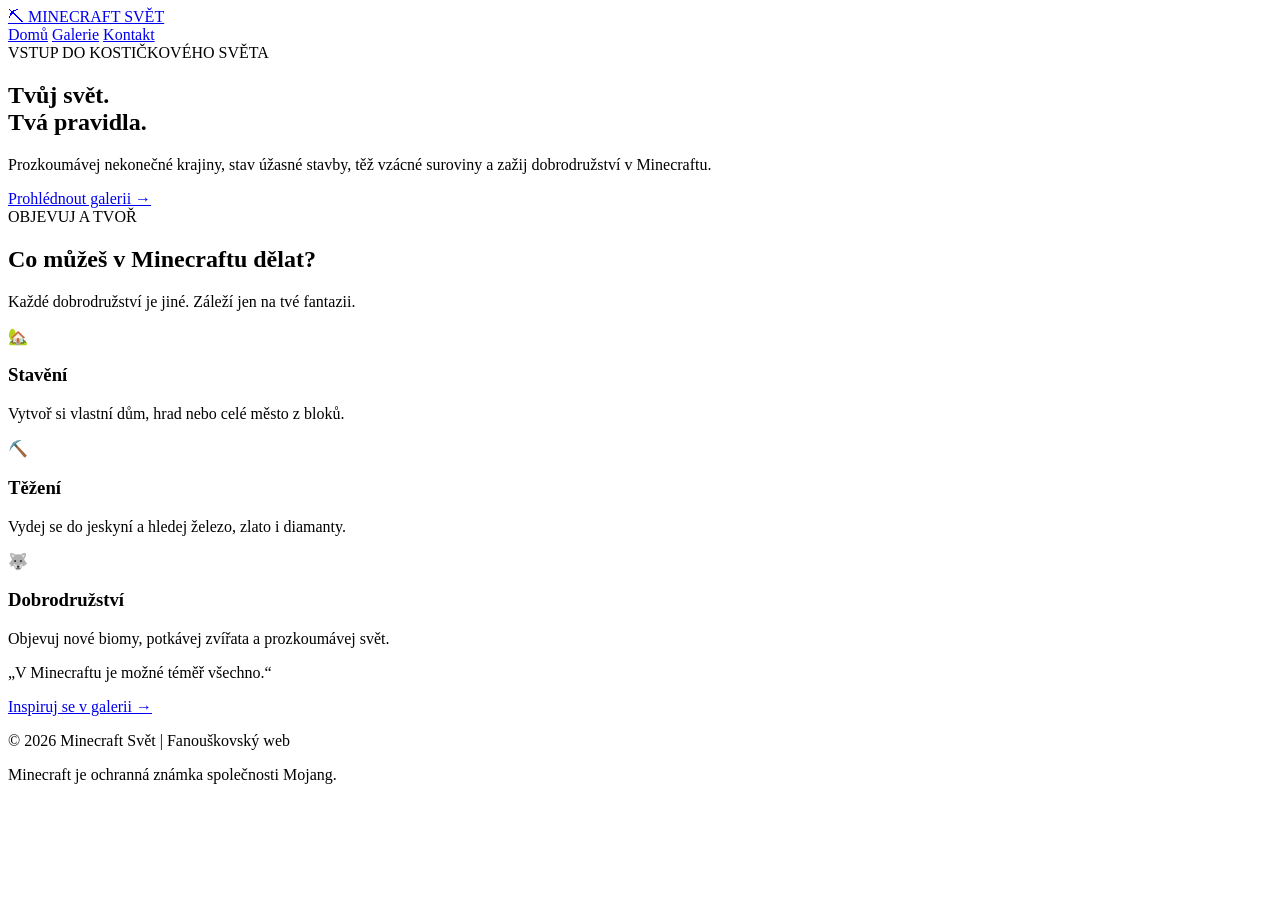
==== index.html @ 7fb1b908 "Create index.html for Minecraft fan site Initial HTML structure for Minecraft-themed website." ====
<!DOCTYPE html>
<html lang="cs">
<head>
    <meta charset="UTF-8">
    <meta name="viewport" content="width=device-width, initial-scale=1.0">
    <title>Minecraft svět | Domů</title>
    <link rel="stylesheet" href="style.css">
</head>
<body>

    <header>
        <a class="logo" href="index.html">⛏ MINECRAFT SVĚT</a>
        <nav>
            <a class="active" href="index.html">Domů</a>
            <a href="galerie.html">Galerie</a>
            <a href="kontakt.html">Kontakt</a>
        </nav>
    </header>

    <main>
        <section class="hero">
            <div class="hero-content">
                <span class="tag">VSTUP DO KOSTIČKOVÉHO SVĚTA</span>
                <h1>Tvůj svět.<br>Tvá pravidla.</h1>
                <p>
                    Prozkoumávej nekonečné krajiny, stav úžasné stavby,
                    těž vzácné suroviny a zažij dobrodružství v Minecraftu.
                </p>
                <a class="btn" href="galerie.html">Prohlédnout galerii →</a>
            </div>
            <div class="hero-art" aria-label="Kostičková krajina">
                <div class="sun"></div>
                <div class="cloud cloud-one"></div>
                <div class="cloud cloud-two"></div>
                <div class="mountain"></div>
                <div class="grass-block">
                    <div class="grass-top"></div>
                    <div class="dirt"></div>
                </div>
                <div class="little-tree">
                    <div class="leaves"></div>
                    <div class="trunk"></div>
                </div>
            </div>
        </section>

        <section class="section">
            <div class="section-heading">
                <span class="tag">OBJEVUJ A TVOŘ</span>
                <h2>Co můžeš v Minecraftu dělat?</h2>
                <p>Každé dobrodružství je jiné. Záleží jen na tvé fantazii.</p>
            </div>

            <div class="features">
                <article class="feature">
                    <div class="feature-icon">🏡</div>
                    <h3>Stavění</h3>
                    <p>Vytvoř si vlastní dům, hrad nebo celé město z bloků.</p>
                </article>

                <article class="feature">
                    <div class="feature-icon">⛏️</div>
                    <h3>Těžení</h3>
                    <p>Vydej se do jeskyní a hledej železo, zlato i diamanty.</p>
                </article>

                <article class="feature">
                    <div class="feature-icon">🐺</div>
                    <h3>Dobrodružství</h3>
                    <p>Objevuj nové biomy, potkávej zvířata a prozkoumávej svět.</p>
                </article>
            </div>
        </section>

        <section class="quote">
            <p>„V Minecraftu je možné téměř všechno.“</p>
            <a href="galerie.html">Inspiruj se v galerii →</a>
        </section>
    </main>

    <footer>
        <p>© 2026 Minecraft Svět | Fanouškovský web</p>
        <p>Minecraft je ochranná známka společnosti Mojang.</p>
    </footer>

</body>
</html>
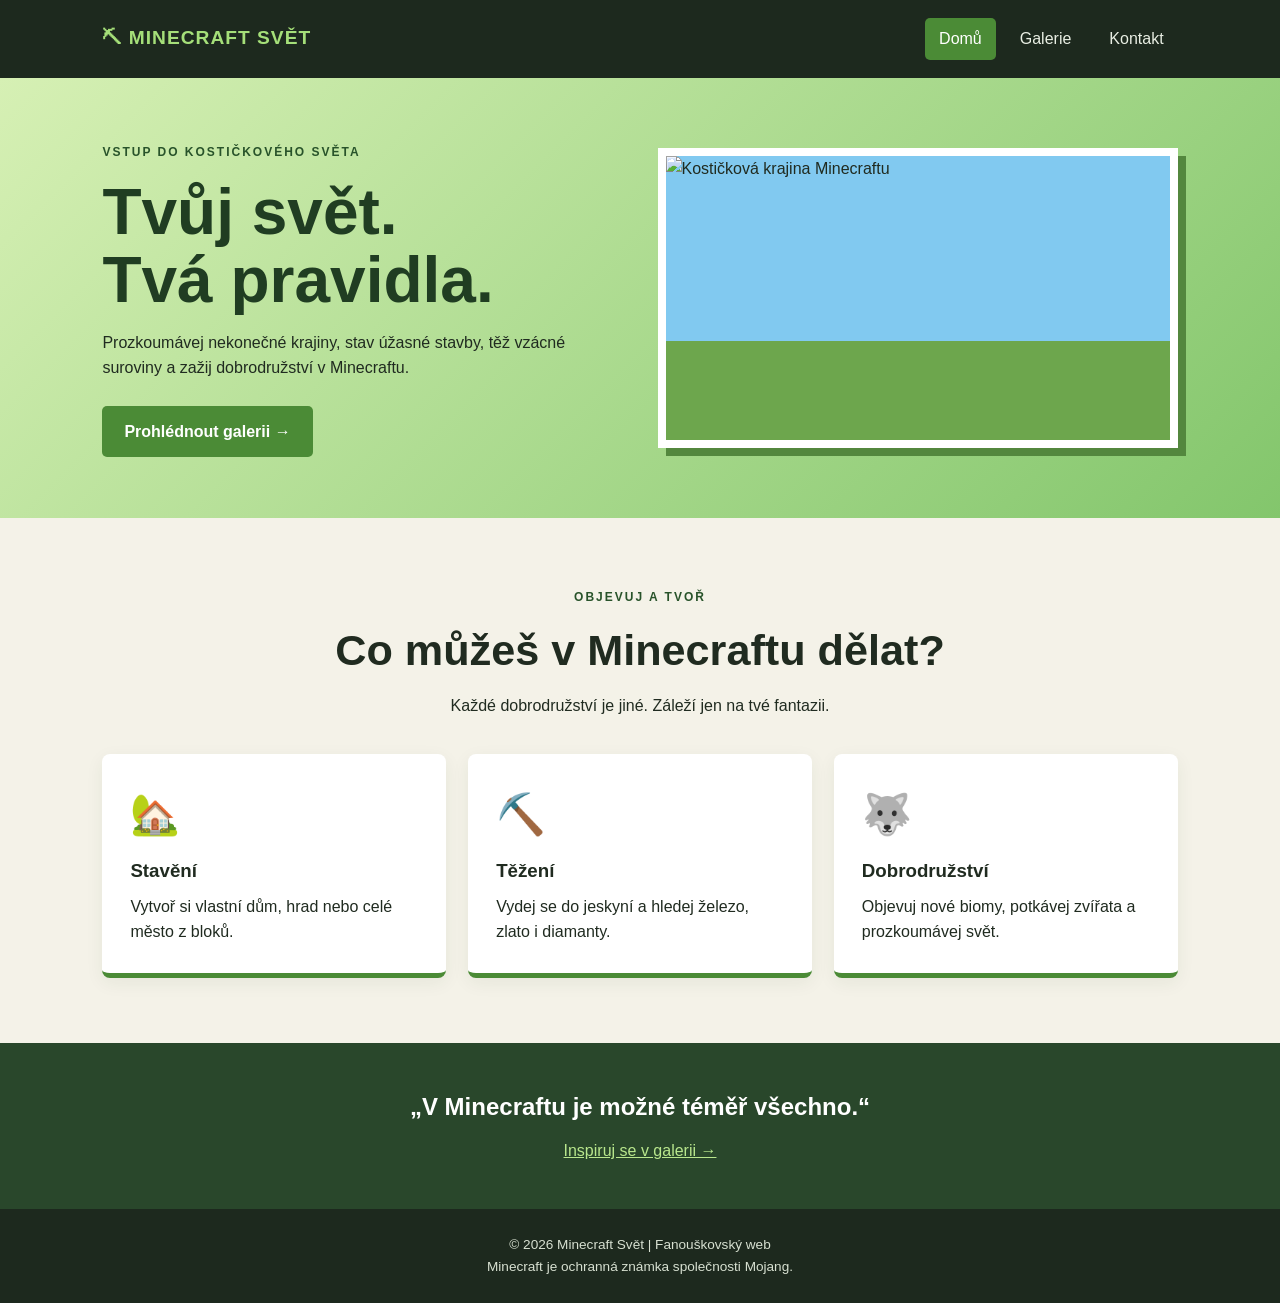
==== commit 67e90b15: "Update hero-art section with image Replaced hero-art div with an image of Minecraft landscape." ====
--- a/index.html
+++ b/index.html
@@ -29,19 +29,12 @@
                 </p>
                 <a class="btn" href="galerie.html">Prohlédnout galerii →</a>
             </div>
-            <div class="hero-art" aria-label="Kostičková krajina">
-                <div class="sun"></div>
-                <div class="cloud cloud-one"></div>
-                <div class="cloud cloud-two"></div>
-                <div class="mountain"></div>
-                <div class="grass-block">
-                    <div class="grass-top"></div>
-                    <div class="dirt"></div>
-                </div>
-                <div class="little-tree">
-                    <div class="leaves"></div>
-                    <div class="trunk"></div>
-                </div>
+
+            <div class="hero-art hero-photo">
+                <img
+                    src="https://commons.wikimedia.org/wiki/Special:FilePath/Minecraft%20landscape.png"
+                    alt="Kostičková krajina Minecraftu"
+                >
             </div>
         </section>
 
--- a/style.css
+++ b/style.css
@@ -0,0 +1,564 @@
+
+/* Základní nastavení */
+* {
+    box-sizing: border-box;
+    margin: 0;
+    padding: 0;
+}
+
+:root {
+    --green: #4b8b36;
+    --dark-green: #28532a;
+    --brown: #795438;
+    --dark: #202b20;
+    --cream: #f4f2e8;
+    --white: #ffffff;
+}
+
+body {
+    font-family: Arial, sans-serif;
+    background: var(--cream);
+    color: var(--dark);
+    line-height: 1.6;
+}
+
+header {
+    background: #1d291e;
+    color: white;
+    padding: 18px 8%;
+    display: flex;
+    justify-content: space-between;
+    align-items: center;
+    gap: 20px;
+    flex-wrap: wrap;
+}
+
+.logo {
+    color: #a5df79;
+    font-size: 1.2rem;
+    font-weight: bold;
+    text-decoration: none;
+    letter-spacing: 1px;
+}
+
+nav {
+    display: flex;
+    gap: 10px;
+    flex-wrap: wrap;
+}
+
+nav a {
+    color: #e8eee3;
+    text-decoration: none;
+    padding: 8px 14px;
+    border-radius: 5px;
+}
+
+nav a:hover,
+nav a.active {
+    background: var(--green);
+    color: white;
+}
+
+.hero {
+    min-height: 440px;
+    background: linear-gradient(135deg, #d6f0b4, #83c66c);
+    display: grid;
+    grid-template-columns: 1fr 1fr;
+    align-items: center;
+    padding: 55px 8%;
+    gap: 35px;
+    overflow: hidden;
+}
+
+.hero-content h1 {
+    font-size: clamp(2.5rem, 5vw, 4.5rem);
+    line-height: 1.05;
+    margin: 16px 0;
+    color: #203d22;
+}
+
+.hero-content p {
+    max-width: 480px;
+    margin-bottom: 25px;
+}
+
+.tag {
+    font-size: 0.75rem;
+    font-weight: bold;
+    letter-spacing: 2px;
+    color: var(--dark-green);
+}
+
+.btn {
+    display: inline-block;
+    background: var(--green);
+    color: white;
+    border: none;
+    border-radius: 5px;
+    padding: 13px 22px;
+    text-decoration: none;
+    font-weight: bold;
+    cursor: pointer;
+    font-size: 1rem;
+}
+
+.btn:hover {
+    background: var(--dark-green);
+}
+
+/* Kostičková ilustrace na hlavní stránce */
+.hero-art {
+    height: 300px;
+    position: relative;
+    overflow: hidden;
+    background: linear-gradient(#81c9f0 0 65%, #6da64d 65%);
+    border: 8px solid #fff;
+    box-shadow: 8px 8px 0 #53873e;
+    image-rendering: pixelated;
+}
+
+.sun {
+    position: absolute;
+    width: 55px;
+    height: 55px;
+    background: #ffe56b;
+    top: 30px;
+    right: 45px;
+}
+
+.cloud {
+    position: absolute;
+    background: white;
+    height: 18px;
+    width: 75px;
+    top: 65px;
+    left: 45px;
+    box-shadow: 20px -15px white, 40px 0 white;
+}
+
+.cloud-two {
+    top: 120px;
+    left: 180px;
+    transform: scale(.7);
+}
+
+.mountain {
+    position: absolute;
+    bottom: 75px;
+    left: 35px;
+    width: 190px;
+    height: 130px;
+    background: #718d70;
+    clip-path: polygon(50% 0, 100% 100%, 0 100%);
+}
+
+.grass-block {
+    position: absolute;
+    bottom: 0;
+    right: 0;
+    width: 100%;
+    height: 90px;
+}
+
+.grass-top {
+    height: 25px;
+    background: #4e9c3c;
+}
+
+.dirt {
+    height: 65px;
+    background: repeating-linear-gradient(
+        90deg, #93623d 0 30px, #805333 30px 60px
+    );
+}
+
+.little-tree {
+    position: absolute;
+    bottom: 90px;
+    right: 55px;
+}
+
+.trunk {
+    height: 65px;
+    width: 25px;
+    background: #79502e;
+    margin: auto;
+}
+
+.leaves {
+    width: 95px;
+    height: 95px;
+    background: #347b32;
+    box-shadow: inset 15px 0 #438e38;
+}
+
+/* Obsah a sekce */
+.section {
+    padding: 65px 8%;
+}
+
+.section-heading,
+.page-intro {
+    text-align: center;
+    margin-bottom: 35px;
+}
+
+.section-heading h2,
+.page-intro h1 {
+    font-size: clamp(1.8rem, 4vw, 2.7rem);
+    margin: 8px 0;
+}
+
+.features {
+    display: grid;
+    grid-template-columns: repeat(3, 1fr);
+    gap: 22px;
+}
+
+.feature {
+    background: white;
+    padding: 28px;
+    border-radius: 8px;
+    border-bottom: 5px solid var(--green);
+    box-shadow: 0 5px 18px #263a2010;
+}
+
+.feature-icon {
+    font-size: 2.5rem;
+    margin-bottom: 10px;
+}
+
+.feature h3 {
+    margin-bottom: 8px;
+}
+
+.quote {
+    background: #29472b;
+    color: white;
+    text-align: center;
+    padding: 45px 20px;
+}
+
+.quote p {
+    font-size: 1.5rem;
+    font-weight: bold;
+    margin-bottom: 12px;
+}
+
+.quote a {
+    color: #b9e78d;
+}
+
+/* Podstránky */
+.page-intro {
+    padding: 55px 8% 25px;
+}
+
+.gallery {
+    padding: 15px 8% 55px;
+    display: grid;
+    grid-template-columns: repeat(3, 1fr);
+    gap: 25px;
+}
+
+.gallery-card {
+    background: white;
+    border-radius: 8px;
+    overflow: hidden;
+    box-shadow: 0 5px 18px #263a2010;
+}
+
+.gallery-card h2,
+.gallery-card p {
+    margin: 12px 18px;
+}
+
+.gallery-card h2 {
+    font-size: 1.2rem;
+}
+
+.gallery-card p {
+    margin-bottom: 20px;
+    color: #596456;
+}
+
+/* Ilustrace v galerii */
+.scene {
+    height: 190px;
+    position: relative;
+    overflow: hidden;
+    background: #8bd0ee;
+}
+
+.pixel-ground {
+    position: absolute;
+    bottom: 0;
+    height: 45px;
+    width: 100%;
+    background: #4e9b3e;
+    border-top: 12px solid #75c653;
+}
+
+.pixel-sun {
+    position: absolute;
+    top: 25px;
+    right: 30px;
+    width: 35px;
+    height: 35px;
+    background: #ffe16b;
+}
+
+.pixel-tree {
+    position: absolute;
+    bottom: 45px;
+    left: 45%;
+    width: 25px;
+    height: 70px;
+    background: #80512f;
+}
+
+.pixel-tree::before {
+    content: "";
+    position: absolute;
+    width: 85px;
+    height: 75px;
+    background: #317d35;
+    left: -30px;
+    top: -55px;
+    box-shadow: inset 15px 0 #499340;
+}
+
+.scene-mountain {
+    background: #9ad5f3;
+}
+
+.pixel-mountain {
+    position: absolute;
+    bottom: 35px;
+    left: 20%;
+    width: 190px;
+    height: 150px;
+    background: #7b8e9a;
+    clip-path: polygon(50% 0, 100% 100%, 0 100%);
+}
+
+.scene-desert {
+    background: #f5c66e;
+}
+
+.scene-desert .pixel-ground {
+    background: #d4a14e;
+    border-color: #e9c477;
+}
+
+.pixel-pyramid {
+    position: absolute;
+    bottom: 40px;
+    left: 30%;
+    width: 150px;
+    height: 120px;
+    background: #b98a46;
+    clip-path: polygon(50% 0, 100% 100%, 0 100%);
+}
+
+.scene-house {
+    background: #9bd3f0;
+}
+
+.pixel-house {
+    position: absolute;
+    bottom: 45px;
+    left: 30%;
+    width: 125px;
+    height: 90px;
+    background: #b77b4a;
+    border: 8px solid #81532f;
+}
+
+.pixel-house::before {
+    content: "";
+    position: absolute;
+    top: -40px;
+    left: -15px;
+    width: 140px;
+    height: 40px;
+    background: #8d4531;
+    clip-path: polygon(50% 0, 100% 100%, 0 100%);
+}
+
+.pixel-house::after {
+    content: "";
+    position: absolute;
+    width: 25px;
+    height: 45px;
+    bottom: 0;
+    left: 40px;
+    background: #5a3925;
+}
+
+.scene-cave {
+    background: #657b86;
+}
+
+.scene-cave .pixel-ground {
+    background: #424b4c;
+    border-color: #68716b;
+}
+
+.pixel-diamond {
+    position: absolute;
+    top: 55px;
+    left: 45%;
+    width: 45px;
+    height: 45px;
+    background: #5be5e5;
+    transform: rotate(45deg);
+    box-shadow: 0 0 25px #5be5e5;
+}
+
+.scene-night {
+    background: #172b50;
+}
+
+.scene-night .pixel-ground {
+    background: #284e2e;
+    border-color: #41743b;
+}
+
+.scene-night .pixel-tree {
+    background: #563b2b;
+}
+
+.scene-night .pixel-tree::before {
+    background: #285c39;
+}
+
+.pixel-moon {
+    position: absolute;
+    top: 25px;
+    right: 35px;
+    width: 35px;
+    height: 35px;
+    background: #fff3bd;
+    box-shadow: 35px 20px 0 -14px white,
+                -60px 35px 0 -14px white;
+}
+
+.center {
+    text-align: center;
+    padding: 0 20px 55px;
+}
+
+/* Kontakt */
+.contact-layout {
+    max-width: 1050px;
+    margin: 0 auto;
+    padding: 20px 8% 65px;
+    display: grid;
+    grid-template-columns: 1fr 1.2fr;
+    gap: 45px;
+}
+
+.contact-info h2 {
+    margin-bottom: 15px;
+}
+
+.contact-detail {
+    display: flex;
+    gap: 15px;
+    margin-top: 25px;
+}
+
+.contact-detail span {
+    font-size: 1.7rem;
+}
+
+.contact-detail p {
+    color: #596456;
+}
+
+.contact-form {
+    background: white;
+    padding: 28px;
+    border-radius: 8px;
+    box-shadow: 0 5px 18px #263a2010;
+}
+
+.contact-form label {
+    display: block;
+    font-weight: bold;
+    margin: 12px 0 5px;
+}
+
+.contact-form input,
+.contact-form textarea {
+    width: 100%;
+    padding: 12px;
+    border: 1px solid #cbd3c5;
+    border-radius: 5px;
+    font: inherit;
+    background: #fbfcf9;
+}
+
+.contact-form textarea {
+    resize: vertical;
+}
+
+.contact-form .btn {
+    margin-top: 18px;
+}
+
+.form-note {
+    margin-top: 12px;
+    font-size: 0.8rem;
+    color: #687364;
+}
+
+/* Patička */
+footer {
+    text-align: center;
+    background: #1d291e;
+    color: #d7e0d1;
+    padding: 25px 15px;
+    font-size: 0.85rem;
+}
+
+/* Zobrazení na mobilech */
+@media (max-width: 750px) {
+    .hero {
+        grid-template-columns: 1fr;
+        padding: 40px 7%;
+    }
+
+    .hero-art {
+        height: 230px;
+    }
+
+    .features,
+    .gallery,
+    .contact-layout {
+        grid-template-columns: 1fr;
+    }
+
+    .section {
+        padding: 45px 7%;
+    }
+
+    .gallery {
+        padding: 10px 7% 40px;
+    }
+
+    .contact-layout {
+        padding: 10px 7% 45px;
+        gap: 25px;
+    }
+
+    header {
+        justify-content: center;
+    }
+
+    nav {
+        justify-content: center;
+    }
+}
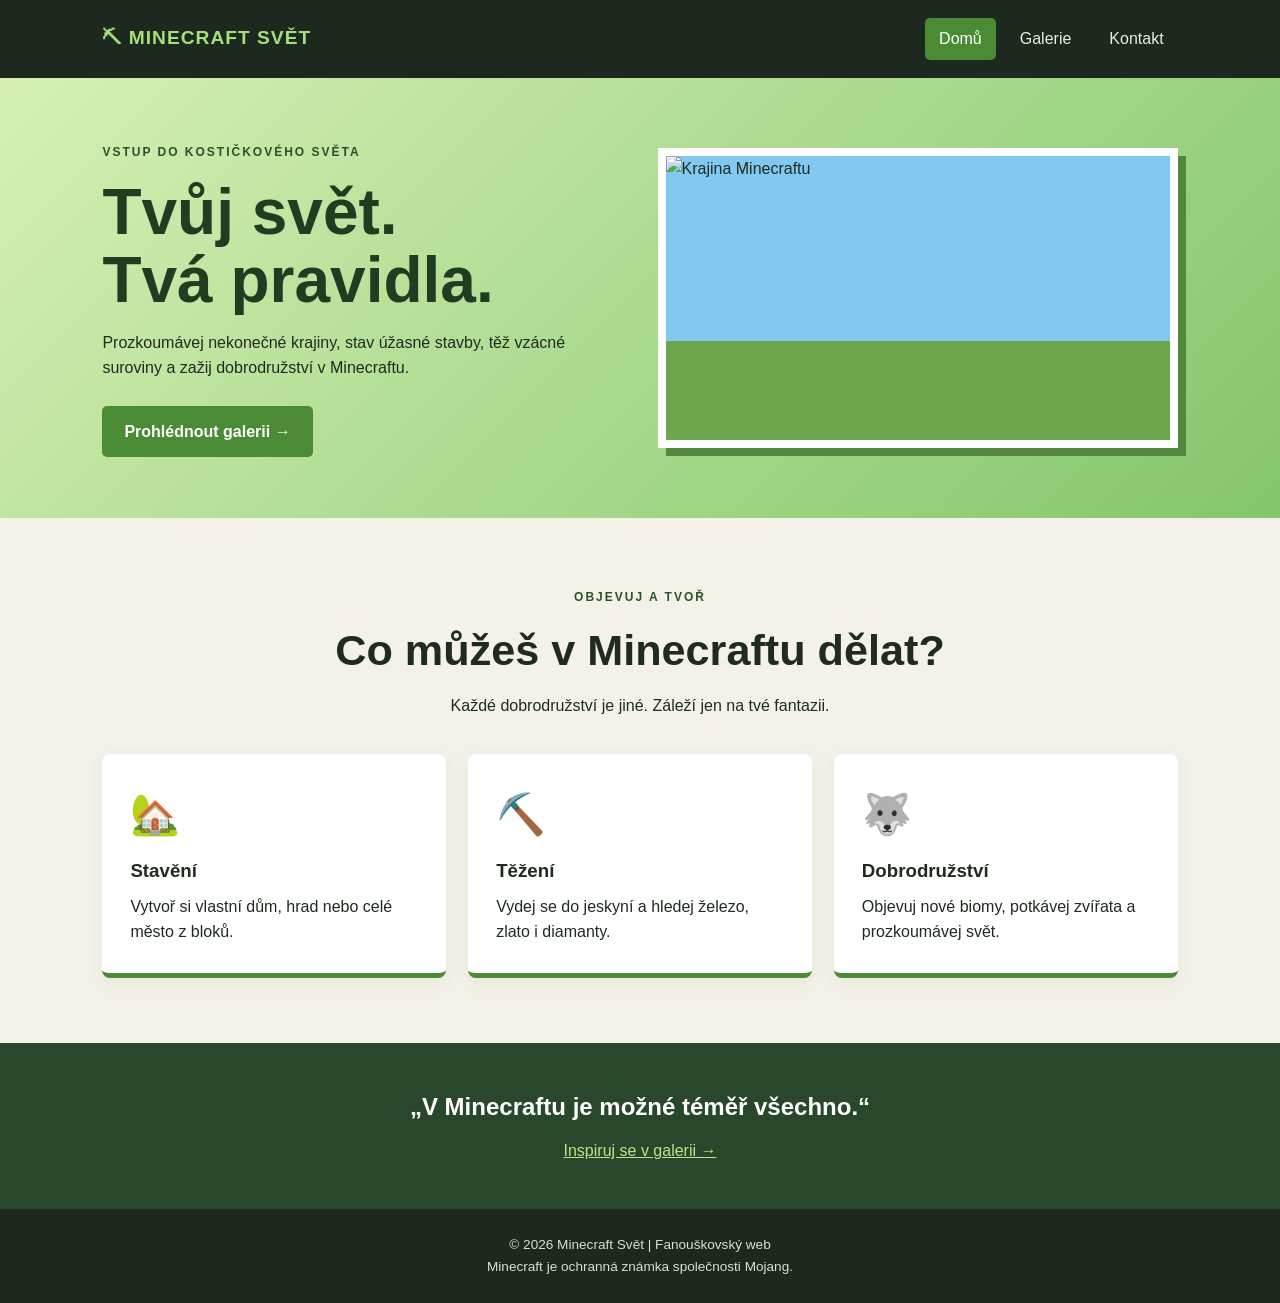
==== commit dc0e0e4f: "Update image source and alt text in index.html" ====
--- a/index.html
+++ b/index.html
@@ -32,9 +32,9 @@
 
             <div class="hero-art hero-photo">
                 <img
-                    src="https://commons.wikimedia.org/wiki/Special:FilePath/Minecraft%20landscape.png"
-                    alt="Kostičková krajina Minecraftu"
-                >
+                src="https://commons.wikimedia.org/wiki/Special:FilePath/Minecraft_Beta_1.8.1_Gameplay_Screenshot.png"
+                alt="Krajina Minecraftu"
+              >
             </div>
         </section>
 
--- a/style.css
+++ b/style.css
@@ -562,3 +562,24 @@
         justify-content: center;
     }
 }
+
+/* Skutečné obrázky na hlavní stránce a v galerii */
+.hero-photo img {
+    width: 100%;
+    height: 100%;
+    object-fit: cover;
+    display: block;
+}
+
+.gallery-photo {
+    display: block;
+    width: 100%;
+    height: 190px;
+    object-fit: cover;
+}
+
+@media (max-width: 750px) {
+    .hero-photo {
+        height: 230px;
+    }
+}
